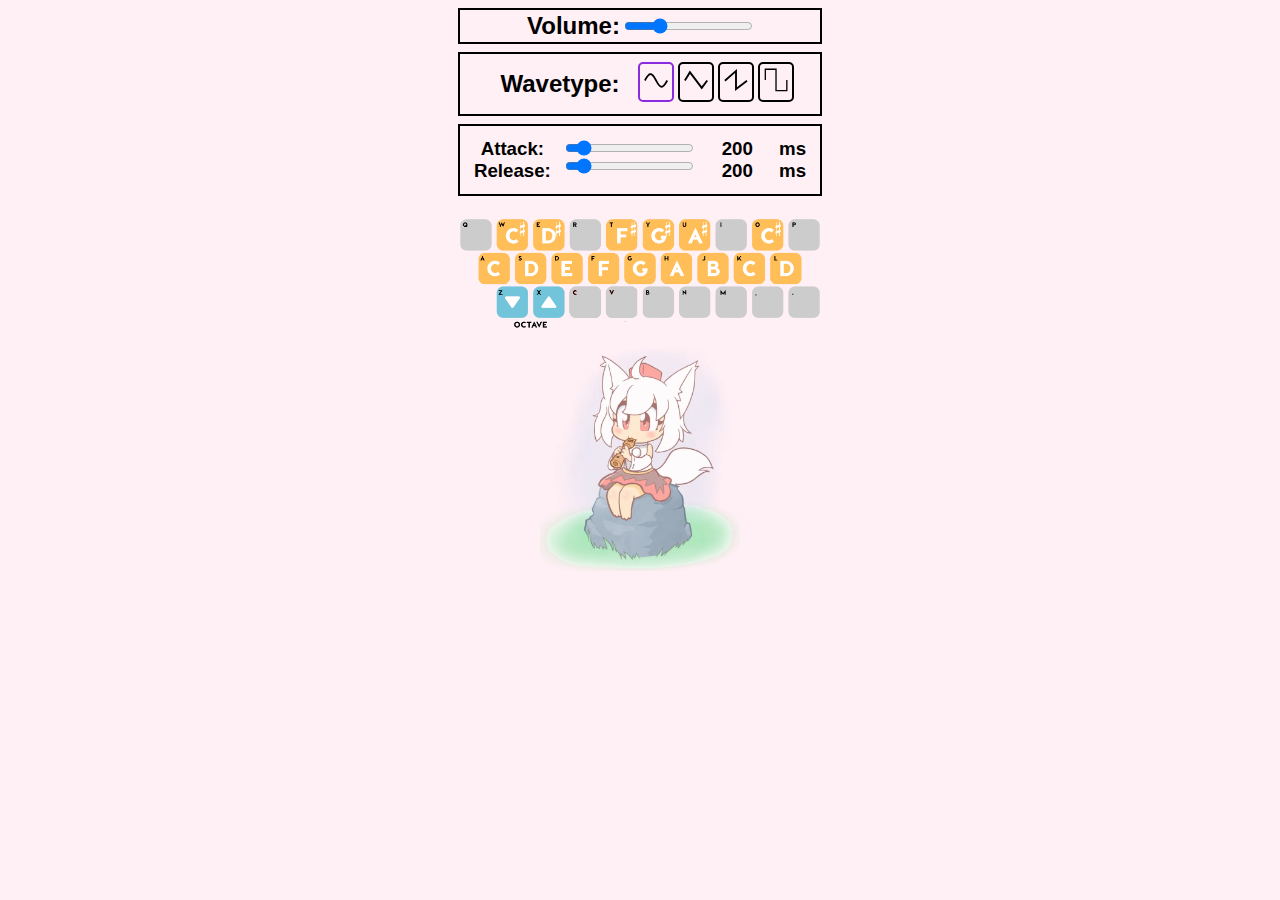
==== index.html @ ad3c3d2d "Updates" ====
<!doctype html><html lang="en"><head><meta charset="utf-8"/><link rel="icon" href="/favicon.ico"/><meta name="viewport" content="width=device-width,initial-scale=1"/><meta name="theme-color" content="#000000"/><meta name="description" content="Web site created using create-react-app"/><link rel="apple-touch-icon" href="/logo192.png"/><link rel="manifest" href="/manifest.json"/><title>Rustle</title><script defer="defer" src="/static/js/main.01d44615.js"></script><link href="/static/css/main.65cc63ec.css" rel="stylesheet"></head><body><noscript>You need to enable JavaScript to run this app.</noscript><div id="root"></div></body></html>
---- static/css/main.65cc63ec.css ----
html{background-color:#fff0f5}body{-webkit-font-smoothing:antialiased;-moz-osx-font-smoothing:grayscale;font-family:-apple-system,BlinkMacSystemFont,Segoe UI,Roboto,Oxygen,Ubuntu,Cantarell,Fira Sans,Droid Sans,Helvetica Neue,sans-serif;margin:0}code{font-family:source-code-pro,Menlo,Monaco,Consolas,Courier New,monospace}.App{text-align:center}.App-logo{height:40vmin;pointer-events:none}@media (prefers-reduced-motion:no-preference){.App-logo{-webkit-animation:App-logo-spin 20s linear infinite;animation:App-logo-spin 20s linear infinite}}.App-header{align-items:center;background-color:#282c34;color:#fff;display:flex;flex-direction:column;font-size:calc(10px + 2vmin);justify-content:center;min-height:100vh}.App-link{color:#61dafb}@-webkit-keyframes App-logo-spin{0%{-webkit-transform:rotate(0deg);transform:rotate(0deg)}to{-webkit-transform:rotate(1turn);transform:rotate(1turn)}}@keyframes App-logo-spin{0%{-webkit-transform:rotate(0deg);transform:rotate(0deg)}to{-webkit-transform:rotate(1turn);transform:rotate(1turn)}}@media (orientation:portrait){.hide-on-mobile{display:none}}.wavepicker{align-items:baseline;border:2px solid #000;width:360px}.wave-container,.wavepicker{display:flex;justify-content:center}.wavebox{border:2px solid #000;border-radius:5px;margin:2px;padding:4px}.wavebox-selected{border:2px solid #8a2be2}.wave{height:24px;width:24px}.volume-container{align-items:baseline;border:2px solid #000;display:flex;justify-content:center;width:360px}.volume-input,.volume-title{margin:2px}.adsr-controls{border:2px solid #000;width:360px}.adsr-header{margin:0}.adsr-slider{display:block}.adsr-param{margin:0;width:60px}.keymap{width:380px}.footer{display:flex;justify-content:center;margin:8px;position:relative}#momiji{opacity:.8;width:200px}#notes-container,.momiji-container{display:flex;justify-content:center;position:absolute;width:360px}#notes-container{min-height:200px}.notes{bottom:40%;height:10%;left:25%;min-height:130px;width:50px;z-index:-1}.note,.notes{position:absolute}.note{-webkit-animation:floating-note 3s cubic-bezier(.5,.5,.5,.5);animation:floating-note 3s cubic-bezier(.5,.5,.5,.5);background-color:#6a5acd;height:20%;-webkit-mask-image:url("data:image/svg+xml;charset=utf-8,%3Csvg xmlns='http://www.w3.org/2000/svg' viewBox='0 0 366.313 366.313' style='enable-background:new 0 0 366.313 366.313' xml:space='preserve'%3E%3Cpath d='M113.156 61.11v188.63a59.882 59.882 0 0 0-20-3.428c-33.137 0-60 26.863-60 60s26.863 60 60 60 60-26.863 60-60v-174.8l140-40V199.74a59.882 59.882 0 0 0-20-3.428c-33.137 0-60 26.863-60 60s26.863 60 60 60 60-26.863 60-60V0l-220 61.11z'/%3E%3C/svg%3E");mask-image:url("data:image/svg+xml;charset=utf-8,%3Csvg xmlns='http://www.w3.org/2000/svg' viewBox='0 0 366.313 366.313' style='enable-background:new 0 0 366.313 366.313' xml:space='preserve'%3E%3Cpath d='M113.156 61.11v188.63a59.882 59.882 0 0 0-20-3.428c-33.137 0-60 26.863-60 60s26.863 60 60 60 60-26.863 60-60v-174.8l140-40V199.74a59.882 59.882 0 0 0-20-3.428c-33.137 0-60 26.863-60 60s26.863 60 60 60 60-26.863 60-60V0l-220 61.11z'/%3E%3C/svg%3E");-webkit-mask-position:bottom;mask-position:bottom;-webkit-mask-repeat:no-repeat;mask-repeat:no-repeat;min-height:25px;min-width:25px;opacity:0;width:20%}@-webkit-keyframes floating-note{0%{bottom:0;opacity:0;right:0}10%{bottom:20%;opacity:1;right:70%}20%{bottom:40%;right:10%}30%{bottom:60%;right:50%}40%{bottom:80%;opacity:1;right:5%}48%{bottom:100%;opacity:0;right:60%}to{bottom:100%;opacity:0;right:90%}}@keyframes floating-note{0%{bottom:0;opacity:0;right:0}10%{bottom:20%;opacity:1;right:70%}20%{bottom:40%;right:10%}30%{bottom:60%;right:50%}40%{bottom:80%;opacity:1;right:5%}48%{bottom:100%;opacity:0;right:60%}to{bottom:100%;opacity:0;right:90%}}
/*# sourceMappingURL=main.65cc63ec.css.map*/
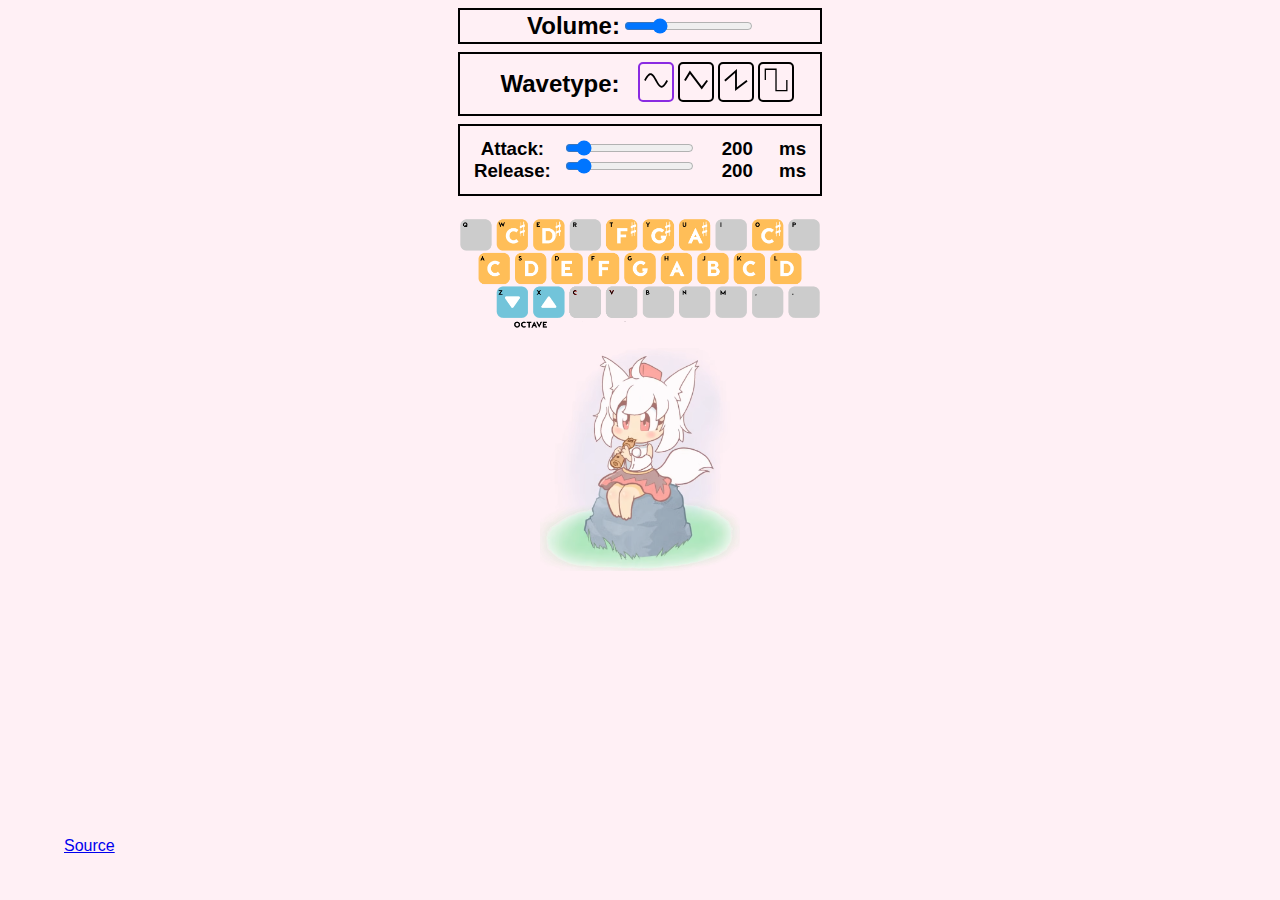
==== commit 768934cd: "Updates" ====
--- a/index.html
+++ b/index.html
@@ -1 +1 @@
-<!doctype html><html lang="en"><head><meta charset="utf-8"/><link rel="icon" href="/favicon.ico"/><meta name="viewport" content="width=device-width,initial-scale=1"/><meta name="theme-color" content="#000000"/><meta name="description" content="Web site created using create-react-app"/><link rel="apple-touch-icon" href="/logo192.png"/><link rel="manifest" href="/manifest.json"/><title>Rustle</title><script defer="defer" src="/static/js/main.01d44615.js"></script><link href="/static/css/main.65cc63ec.css" rel="stylesheet"></head><body><noscript>You need to enable JavaScript to run this app.</noscript><div id="root"></div></body></html>+<!doctype html><html lang="en"><head><meta charset="utf-8"/><link rel="icon" href="/favicon.ico"/><meta name="viewport" content="width=device-width,initial-scale=1"/><meta name="theme-color" content="#000000"/><meta name="description" content="Web site created using create-react-app"/><link rel="apple-touch-icon" href="/logo192.png"/><link rel="manifest" href="/manifest.json"/><title>Rustle</title><script defer="defer" src="/static/js/main.8ff0f5bc.js"></script><link href="/static/css/main.65cc63ec.css" rel="stylesheet"></head><body><noscript>You need to enable JavaScript to run this app.</noscript><div id="root"></div></body></html>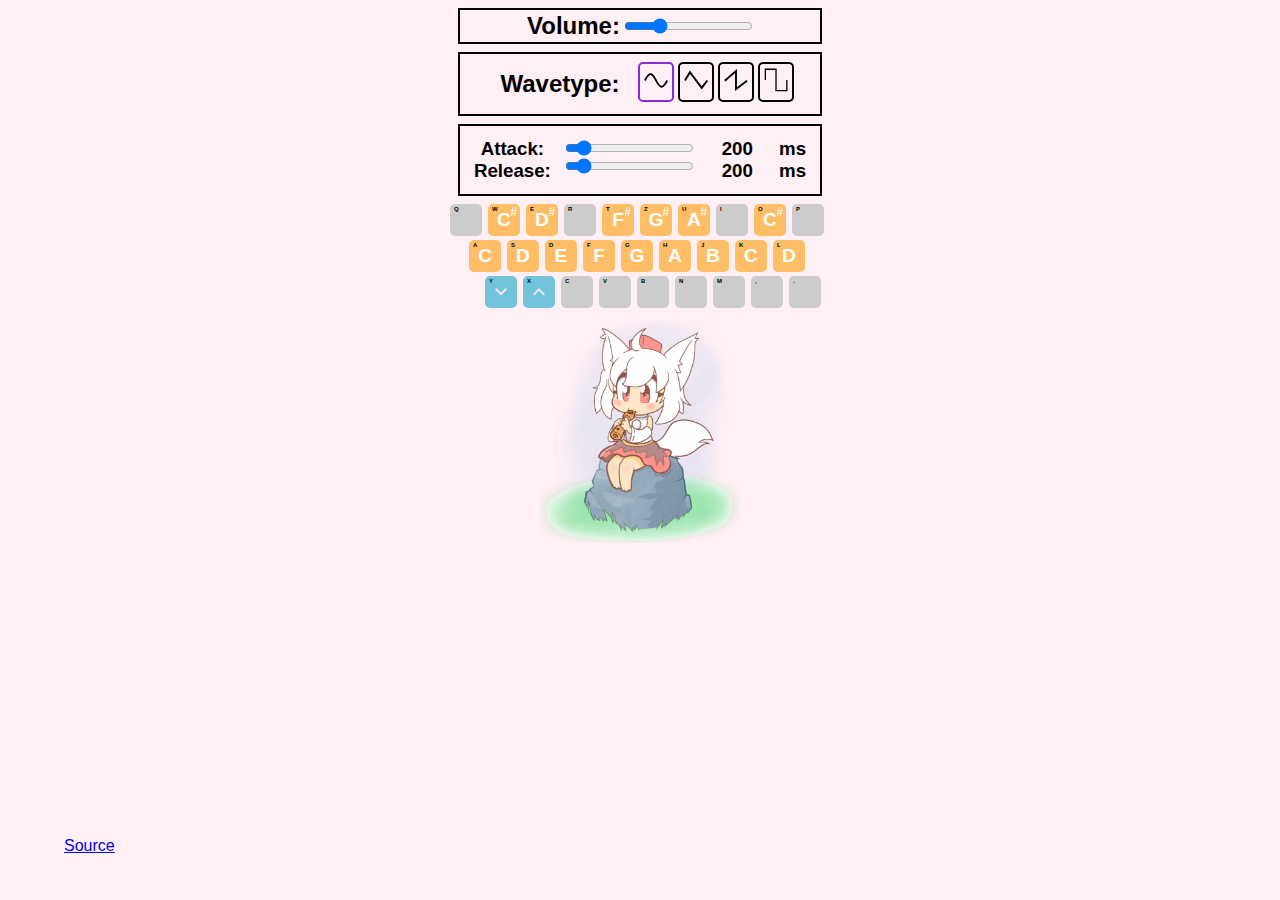
==== commit acf50e3c: "Updates" ====
--- a/index.html
+++ b/index.html
@@ -1 +1 @@
-<!doctype html><html lang="en"><head><meta charset="utf-8"/><link rel="icon" href="/favicon.ico"/><meta name="viewport" content="width=device-width,initial-scale=1"/><meta name="theme-color" content="#000000"/><meta name="description" content="Web site created using create-react-app"/><link rel="apple-touch-icon" href="/logo192.png"/><link rel="manifest" href="/manifest.json"/><title>Rustle</title><script defer="defer" src="/static/js/main.8ff0f5bc.js"></script><link href="/static/css/main.65cc63ec.css" rel="stylesheet"></head><body><noscript>You need to enable JavaScript to run this app.</noscript><div id="root"></div></body></html>+<!doctype html><html lang="en"><head><meta charset="utf-8"/><link rel="icon" href="/favicon.ico"/><meta name="viewport" content="width=device-width,initial-scale=1"/><meta name="theme-color" content="#000000"/><meta name="description" content="Web site created using create-react-app"/><link rel="apple-touch-icon" href="/logo192.png"/><link rel="manifest" href="/manifest.json"/><title>React App</title><script defer="defer" src="/static/js/main.a07a015b.js"></script><link href="/static/css/main.d2f29c70.css" rel="stylesheet"></head><body><noscript>You need to enable JavaScript to run this app.</noscript><div id="root"></div></body></html>--- a/static/css/main.d2f29c70.css
+++ b/static/css/main.d2f29c70.css
@@ -0,0 +1,2 @@
+html{background-color:#fff0f5}body{-webkit-font-smoothing:antialiased;-moz-osx-font-smoothing:grayscale;font-family:-apple-system,BlinkMacSystemFont,Segoe UI,Roboto,Oxygen,Ubuntu,Cantarell,Fira Sans,Droid Sans,Helvetica Neue,sans-serif;margin:0}code{font-family:source-code-pro,Menlo,Monaco,Consolas,Courier New,monospace}.App{text-align:center}.App-logo{height:40vmin;pointer-events:none}@media (prefers-reduced-motion:no-preference){.App-logo{animation:App-logo-spin 20s linear infinite}}.App-header{align-items:center;background-color:#282c34;color:#fff;display:flex;flex-direction:column;font-size:calc(10px + 2vmin);justify-content:center;min-height:100vh}.App-link{color:#61dafb}@keyframes App-logo-spin{0%{transform:rotate(0deg)}to{transform:rotate(1turn)}}@media (orientation:portrait){.hide-on-mobile{display:none}}.mykey-row{display:flex;margin-bottom:4px}.mykey-container{background-color:#ffbe65}.mykey-container,.mykey-container-unset{border-radius:5px;height:32px;margin-right:6px;position:relative;-webkit-user-select:none;user-select:none;width:32px}.mykey-container-unset{background-color:#ccc}.mykey-container-octave{background-color:#72c4da;border-radius:5px;height:32px;margin-right:6px;position:relative;-webkit-user-select:none;user-select:none;width:32px}.mykey-arrow,.mykey-note{align-items:center;color:#fff;display:flex;font-size:larger;font-weight:bolder;height:inherit;justify-content:center;width:inherit}.mykey-upper{font-size:6px;font-weight:700;left:4px;position:absolute;top:2px}.mykey-sharp{color:#fff;font-size:12px;font-style:italic;position:absolute;right:3px;top:1px}.wavepicker{align-items:baseline;border:2px solid #000;width:360px}.wave-container,.wavepicker{display:flex;justify-content:center}.wavebox{border:2px solid #000;border-radius:5px;margin:2px;padding:4px}.wavebox-selected{border:2px solid #8a2be2}.wave{height:24px;width:24px}.volume-container{align-items:baseline;border:2px solid #000;display:flex;justify-content:center;width:360px}.volume-input,.volume-title{margin:2px}.adsr-controls{border:2px solid #000;width:360px}.adsr-header{margin:0}.adsr-slider{display:block}.adsr-param{margin:0;width:60px}.keymap{width:380px}.footer{display:flex;justify-content:center;margin:8px;position:relative}#momiji{opacity:1;width:200px}#notes-container,.momiji-container{display:flex;justify-content:center;position:absolute;width:360px}#notes-container{min-height:200px}.notes{bottom:40%;height:10%;left:25%;min-height:130px;width:50px;z-index:-1}.note,.notes{position:absolute}.note{animation:floating-note 3s cubic-bezier(.5,.5,.5,.5);background-color:#6a5acd;height:20%;-webkit-mask-image:url("data:image/svg+xml;charset=utf-8,%3Csvg xmlns='http://www.w3.org/2000/svg' viewBox='0 0 366.313 366.313' style='enable-background:new 0 0 366.313 366.313' xml:space='preserve'%3E%3Cpath d='M113.156 61.11v188.63a59.882 59.882 0 0 0-20-3.428c-33.137 0-60 26.863-60 60s26.863 60 60 60 60-26.863 60-60v-174.8l140-40V199.74a59.882 59.882 0 0 0-20-3.428c-33.137 0-60 26.863-60 60s26.863 60 60 60 60-26.863 60-60V0l-220 61.11z'/%3E%3C/svg%3E");mask-image:url("data:image/svg+xml;charset=utf-8,%3Csvg xmlns='http://www.w3.org/2000/svg' viewBox='0 0 366.313 366.313' style='enable-background:new 0 0 366.313 366.313' xml:space='preserve'%3E%3Cpath d='M113.156 61.11v188.63a59.882 59.882 0 0 0-20-3.428c-33.137 0-60 26.863-60 60s26.863 60 60 60 60-26.863 60-60v-174.8l140-40V199.74a59.882 59.882 0 0 0-20-3.428c-33.137 0-60 26.863-60 60s26.863 60 60 60 60-26.863 60-60V0l-220 61.11z'/%3E%3C/svg%3E");-webkit-mask-position:bottom;mask-position:bottom;-webkit-mask-repeat:no-repeat;mask-repeat:no-repeat;min-height:25px;min-width:25px;opacity:0;width:20%}@keyframes floating-note{0%{bottom:0;opacity:0;right:0}10%{bottom:20%;opacity:1;right:70%}20%{bottom:40%;right:10%}30%{bottom:60%;right:50%}40%{bottom:80%;opacity:1;right:5%}48%{bottom:100%;opacity:0;right:60%}to{bottom:100%;opacity:0;right:90%}}
+/*# sourceMappingURL=main.d2f29c70.css.map*/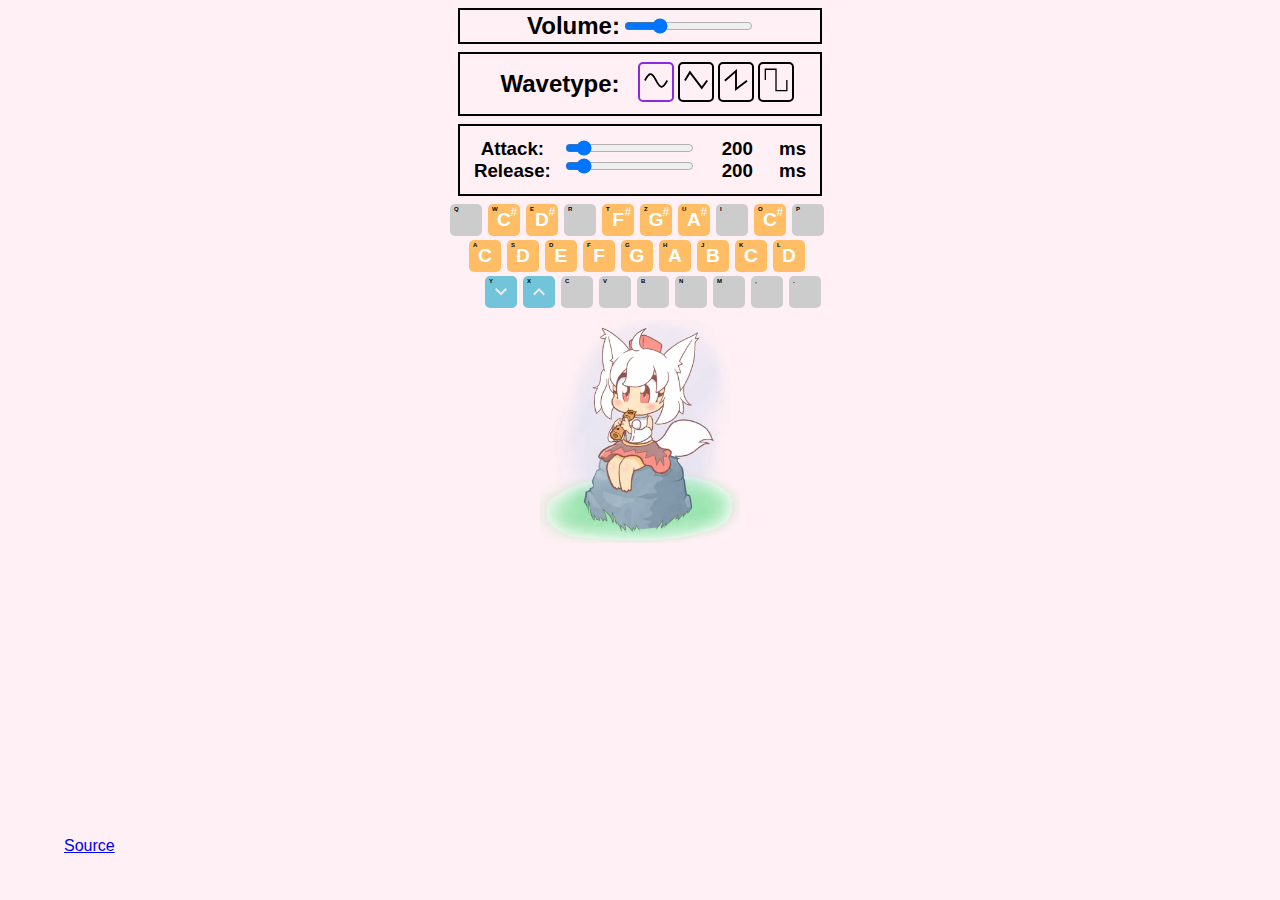
==== commit c7d04b49: "Updates" ====
--- a/index.html
+++ b/index.html
@@ -1 +1 @@
-<!doctype html><html lang="en"><head><meta charset="utf-8"/><link rel="icon" href="/favicon.ico"/><meta name="viewport" content="width=device-width,initial-scale=1"/><meta name="theme-color" content="#000000"/><meta name="description" content="Web site created using create-react-app"/><link rel="apple-touch-icon" href="/logo192.png"/><link rel="manifest" href="/manifest.json"/><title>React App</title><script defer="defer" src="/static/js/main.a07a015b.js"></script><link href="/static/css/main.d2f29c70.css" rel="stylesheet"></head><body><noscript>You need to enable JavaScript to run this app.</noscript><div id="root"></div></body></html>+<!doctype html><html lang="en"><head><meta charset="utf-8"/><link rel="icon" href="/favicon.ico"/><meta name="viewport" content="width=device-width,initial-scale=1"/><meta name="theme-color" content="#000000"/><meta name="description" content="Web site created using create-react-app"/><link rel="apple-touch-icon" href="/logo192.png"/><link rel="manifest" href="/manifest.json"/><title>React App</title><script defer="defer" src="/static/js/main.a9e35987.js"></script><link href="/static/css/main.a6389e49.css" rel="stylesheet"></head><body><noscript>You need to enable JavaScript to run this app.</noscript><div id="root"></div></body></html>--- a/static/css/main.a6389e49.css
+++ b/static/css/main.a6389e49.css
@@ -0,0 +1,2 @@
+html{background-color:#fff0f5}body{-webkit-font-smoothing:antialiased;-moz-osx-font-smoothing:grayscale;font-family:-apple-system,BlinkMacSystemFont,Segoe UI,Roboto,Oxygen,Ubuntu,Cantarell,Fira Sans,Droid Sans,Helvetica Neue,sans-serif;margin:0}code{font-family:source-code-pro,Menlo,Monaco,Consolas,Courier New,monospace}.App{text-align:center}.App-logo{height:40vmin;pointer-events:none}@media (prefers-reduced-motion:no-preference){.App-logo{animation:App-logo-spin 20s linear infinite}}.App-header{align-items:center;background-color:#282c34;color:#fff;display:flex;flex-direction:column;font-size:calc(10px + 2vmin);justify-content:center;min-height:100vh}.App-link{color:#61dafb}@keyframes App-logo-spin{0%{transform:rotate(0deg)}to{transform:rotate(1turn)}}@media (orientation:portrait){.hide-on-mobile{display:none}}.mykey-row{display:flex;margin-bottom:4px}.mykey-container,.mykey-container-unset{border-radius:5px;height:32px;margin-right:6px;position:relative;-webkit-user-select:none;user-select:none;width:32px}.mykey-container-unset{background-color:#ccc}.mykey-container-octave{background-color:#72c4da;border-radius:5px;height:32px;margin-right:6px;position:relative;-webkit-user-select:none;user-select:none;width:32px}.mykey-arrow,.mykey-note{align-items:center;display:flex;font-size:larger;font-weight:bolder;height:inherit;justify-content:center;width:inherit}.mykey-arrow{color:#fff}.mykey-upper{font-size:6px;font-weight:700;left:4px;position:absolute;top:2px}.mykey-sharp{color:#fff;font-size:12px;font-style:italic;position:absolute;right:3px;top:1px}.wavepicker{align-items:baseline;border:2px solid #000;width:360px}.wave-container,.wavepicker{display:flex;justify-content:center}.wavebox{border:2px solid #000;border-radius:5px;margin:2px;padding:4px}.wavebox-selected{border:2px solid #8a2be2}.wave{height:24px;width:24px}.volume-container{align-items:baseline;border:2px solid #000;display:flex;justify-content:center;width:360px}.volume-input,.volume-title{margin:2px}.adsr-controls{border:2px solid #000;width:360px}.adsr-header{margin:0}.adsr-slider{display:block}.adsr-param{margin:0;width:60px}.keymap{width:380px}.footer{display:flex;justify-content:center;margin:8px;position:relative}#momiji{opacity:1;width:200px}#notes-container,.momiji-container{display:flex;justify-content:center;position:absolute;width:360px}#notes-container{min-height:200px}.notes{bottom:40%;height:10%;left:25%;min-height:130px;width:50px;z-index:-1}.note,.notes{position:absolute}.note{animation:floating-note 3s cubic-bezier(.5,.5,.5,.5);background-color:#6a5acd;height:20%;-webkit-mask-image:url("data:image/svg+xml;charset=utf-8,%3Csvg xmlns='http://www.w3.org/2000/svg' viewBox='0 0 366.313 366.313' style='enable-background:new 0 0 366.313 366.313' xml:space='preserve'%3E%3Cpath d='M113.156 61.11v188.63a59.882 59.882 0 0 0-20-3.428c-33.137 0-60 26.863-60 60s26.863 60 60 60 60-26.863 60-60v-174.8l140-40V199.74a59.882 59.882 0 0 0-20-3.428c-33.137 0-60 26.863-60 60s26.863 60 60 60 60-26.863 60-60V0l-220 61.11z'/%3E%3C/svg%3E");mask-image:url("data:image/svg+xml;charset=utf-8,%3Csvg xmlns='http://www.w3.org/2000/svg' viewBox='0 0 366.313 366.313' style='enable-background:new 0 0 366.313 366.313' xml:space='preserve'%3E%3Cpath d='M113.156 61.11v188.63a59.882 59.882 0 0 0-20-3.428c-33.137 0-60 26.863-60 60s26.863 60 60 60 60-26.863 60-60v-174.8l140-40V199.74a59.882 59.882 0 0 0-20-3.428c-33.137 0-60 26.863-60 60s26.863 60 60 60 60-26.863 60-60V0l-220 61.11z'/%3E%3C/svg%3E");-webkit-mask-position:bottom;mask-position:bottom;-webkit-mask-repeat:no-repeat;mask-repeat:no-repeat;min-height:25px;min-width:25px;opacity:0;width:20%}@keyframes floating-note{0%{bottom:0;opacity:0;right:0}10%{bottom:20%;opacity:1;right:70%}20%{bottom:40%;right:10%}30%{bottom:60%;right:50%}40%{bottom:80%;opacity:1;right:5%}48%{bottom:100%;opacity:0;right:60%}to{bottom:100%;opacity:0;right:90%}}
+/*# sourceMappingURL=main.a6389e49.css.map*/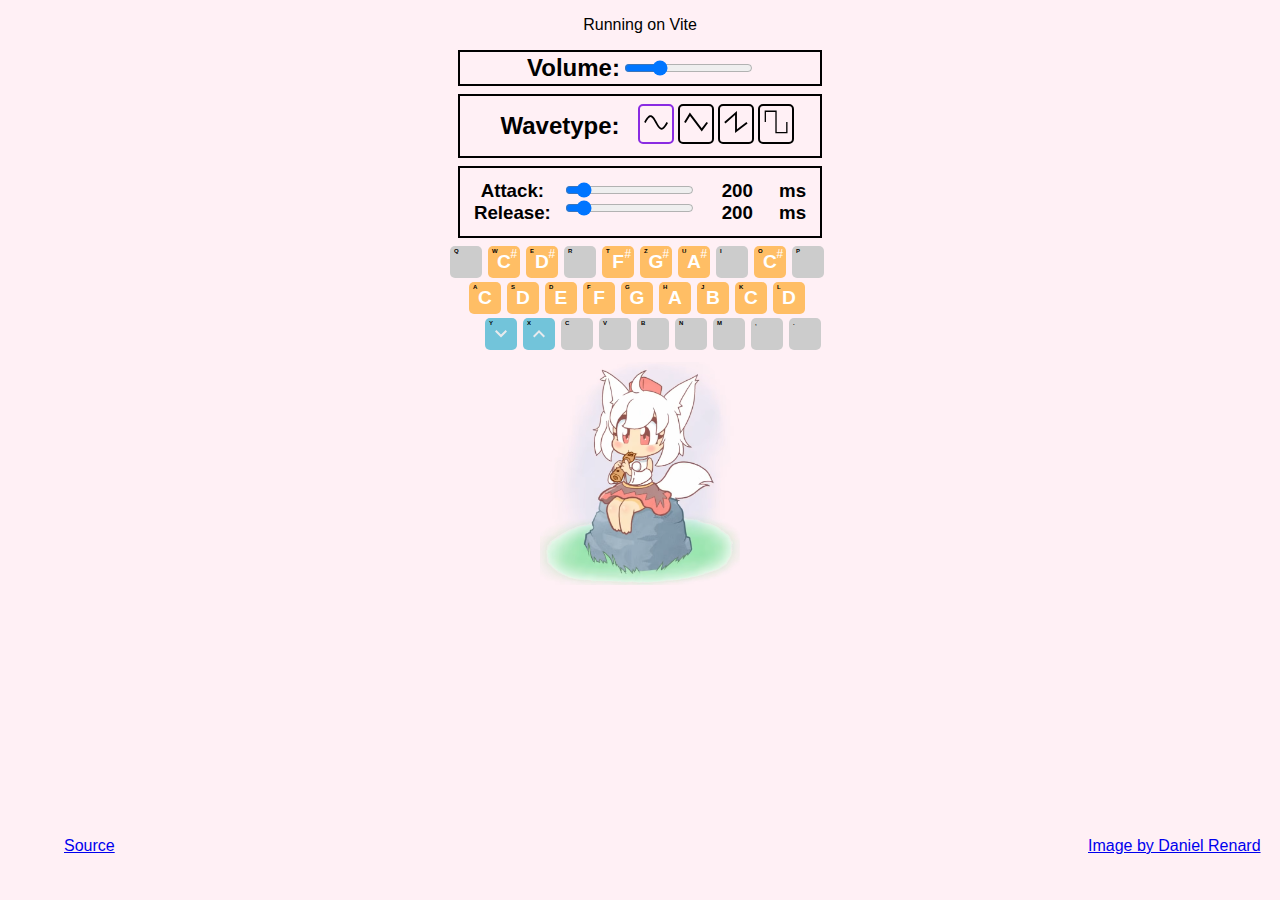
==== commit e8786a22: "Updates" ====
--- a/index.html
+++ b/index.html
@@ -1 +1,14 @@
-<!doctype html><html lang="en"><head><meta charset="utf-8"/><link rel="icon" href="/favicon.ico"/><meta name="viewport" content="width=device-width,initial-scale=1"/><meta name="theme-color" content="#000000"/><meta name="description" content="Web site created using create-react-app"/><link rel="apple-touch-icon" href="/logo192.png"/><link rel="manifest" href="/manifest.json"/><title>React App</title><script defer="defer" src="/static/js/main.a9e35987.js"></script><link href="/static/css/main.a6389e49.css" rel="stylesheet"></head><body><noscript>You need to enable JavaScript to run this app.</noscript><div id="root"></div></body></html>+<!doctype html>
+<html lang="en">
+  <head>
+    <meta charset="UTF-8" />
+    <link rel="icon" type="image/svg+xml" href="/vite.svg" />
+    <meta name="viewport" content="width=device-width, initial-scale=1.0" />
+    <title>Vite + React + TS</title>
+    <script type="module" crossorigin src="/assets/index-S00gTqEq.js"></script>
+    <link rel="stylesheet" crossorigin href="/assets/index-BHgGjqFk.css">
+  </head>
+  <body>
+    <div id="root"></div>
+  </body>
+</html>
--- a/assets/index-BHgGjqFk.css
+++ b/assets/index-BHgGjqFk.css
@@ -0,0 +1 @@
+html{background-color:#fff0f5}body{margin:0;font-family:-apple-system,BlinkMacSystemFont,Segoe UI,Roboto,Oxygen,Ubuntu,Cantarell,Fira Sans,Droid Sans,Helvetica Neue,sans-serif;-webkit-font-smoothing:antialiased;-moz-osx-font-smoothing:grayscale}code{font-family:source-code-pro,Menlo,Monaco,Consolas,Courier New,monospace}.App{text-align:center}.App-logo{height:40vmin;pointer-events:none}@media (prefers-reduced-motion: no-preference){.App-logo{animation:App-logo-spin infinite 20s linear}}.App-header{background-color:#282c34;min-height:100vh;display:flex;flex-direction:column;align-items:center;justify-content:center;font-size:calc(10px + 2vmin);color:#fff}.App-link{color:#61dafb}@keyframes App-logo-spin{0%{transform:rotate(0)}to{transform:rotate(360deg)}}@media (orientation: portrait){.hide-on-mobile{display:none}}.mykey-row{display:flex;margin-bottom:4px}.mykey-container{position:relative;border-radius:5px;width:32px;height:32px;margin-right:6px;-webkit-user-select:none;user-select:none}.mykey-container-unset{position:relative;border-radius:5px;width:32px;height:32px;margin-right:6px;background-color:#ccc;-webkit-user-select:none;user-select:none}.mykey-container-octave{position:relative;border-radius:5px;width:32px;height:32px;margin-right:6px;background-color:#72c4da;-webkit-user-select:none;user-select:none}.mykey-note{display:flex;width:inherit;height:inherit;justify-content:center;align-items:center;font-size:larger;font-weight:bolder}.mykey-arrow{display:flex;width:inherit;height:inherit;justify-content:center;align-items:center;color:#fff;font-size:larger;font-weight:bolder}.mykey-upper{position:absolute;font-size:6px;top:2px;left:4px;font-weight:700}.mykey-sharp{position:absolute;font-size:12px;top:1px;right:3px;color:#fff;font-style:italic}.wavepicker{display:flex;justify-content:center;border:2px solid black;align-items:baseline;width:360px}.wave-container{display:flex;justify-content:center}.wavebox{border:2px solid black;border-radius:5px;padding:4px;margin:2px}.wavebox-selected{border:2px solid blueviolet}.wave{width:24px;height:24px}.volume-container{display:flex;justify-content:center;border:2px solid black;align-items:baseline;width:360px}.volume-title,.volume-input{margin:2px}.adsr-controls{width:360px;border:2px solid black}.adsr-header{margin:0}.adsr-slider{display:block}.adsr-param{margin:0;width:60px}.keymap{width:380px}.footer{position:relative;display:flex;justify-content:center;margin:8px}#momiji{width:200px;opacity:1}.momiji-container{display:flex;justify-content:center;position:absolute;width:360px}#notes-container{display:flex;justify-content:center;position:absolute;width:360px;min-height:200px}.notes{width:50px;height:10%;min-height:130px;position:absolute;z-index:-1;left:25%;bottom:40%}.note{position:absolute;height:20%;min-height:25px;width:20%;min-width:25px;background-color:#6a5acd;opacity:0;animation:floating-note 3s cubic-bezier(.5,.5,.5,.5);-webkit-mask-repeat:no-repeat;mask-repeat:no-repeat;-webkit-mask-position:bottom;mask-position:bottom;-webkit-mask-image:url("data:image/svg+xml,%3Csvg version='1.1' id='Capa_1' xmlns='http://www.w3.org/2000/svg' xmlns:xlink='http://www.w3.org/1999/xlink' x='0px' y='0px' viewBox='0 0 366.313 366.313' style='enable-background:new 0 0 366.313 366.313;' xml:space='preserve'%3E%3Cpath id='XMLID_526_' d='M113.156,61.11v188.63c-6.257-2.212-12.985-3.428-20-3.428c-33.137,0-60,26.863-60,60s26.863,60,60,60 s60-26.863,60-60v-174.8l140-40V199.74c-6.257-2.212-12.985-3.428-20-3.428c-33.137,0-60,26.863-60,60s26.863,60,60,60 s60-26.863,60-60V0L113.156,61.11z'/%3E%3C/svg%3E%0A");mask-image:url("data:image/svg+xml,%3Csvg version='1.1' id='Capa_1' xmlns='http://www.w3.org/2000/svg' xmlns:xlink='http://www.w3.org/1999/xlink' x='0px' y='0px' viewBox='0 0 366.313 366.313' style='enable-background:new 0 0 366.313 366.313;' xml:space='preserve'%3E%3Cpath id='XMLID_526_' d='M113.156,61.11v188.63c-6.257-2.212-12.985-3.428-20-3.428c-33.137,0-60,26.863-60,60s26.863,60,60,60 s60-26.863,60-60v-174.8l140-40V199.74c-6.257-2.212-12.985-3.428-20-3.428c-33.137,0-60,26.863-60,60s26.863,60,60,60 s60-26.863,60-60V0L113.156,61.11z'/%3E%3C/svg%3E%0A")}@keyframes floating-note{0%{opacity:0;bottom:0%;right:0%}10%{opacity:1;bottom:20%;right:70%}20%{bottom:40%;right:10%}30%{bottom:60%;right:50%}40%{opacity:1;bottom:80%;right:5%}48%{opacity:0;bottom:100%;right:60%}to{opacity:0;bottom:100%;right:90%}};{}
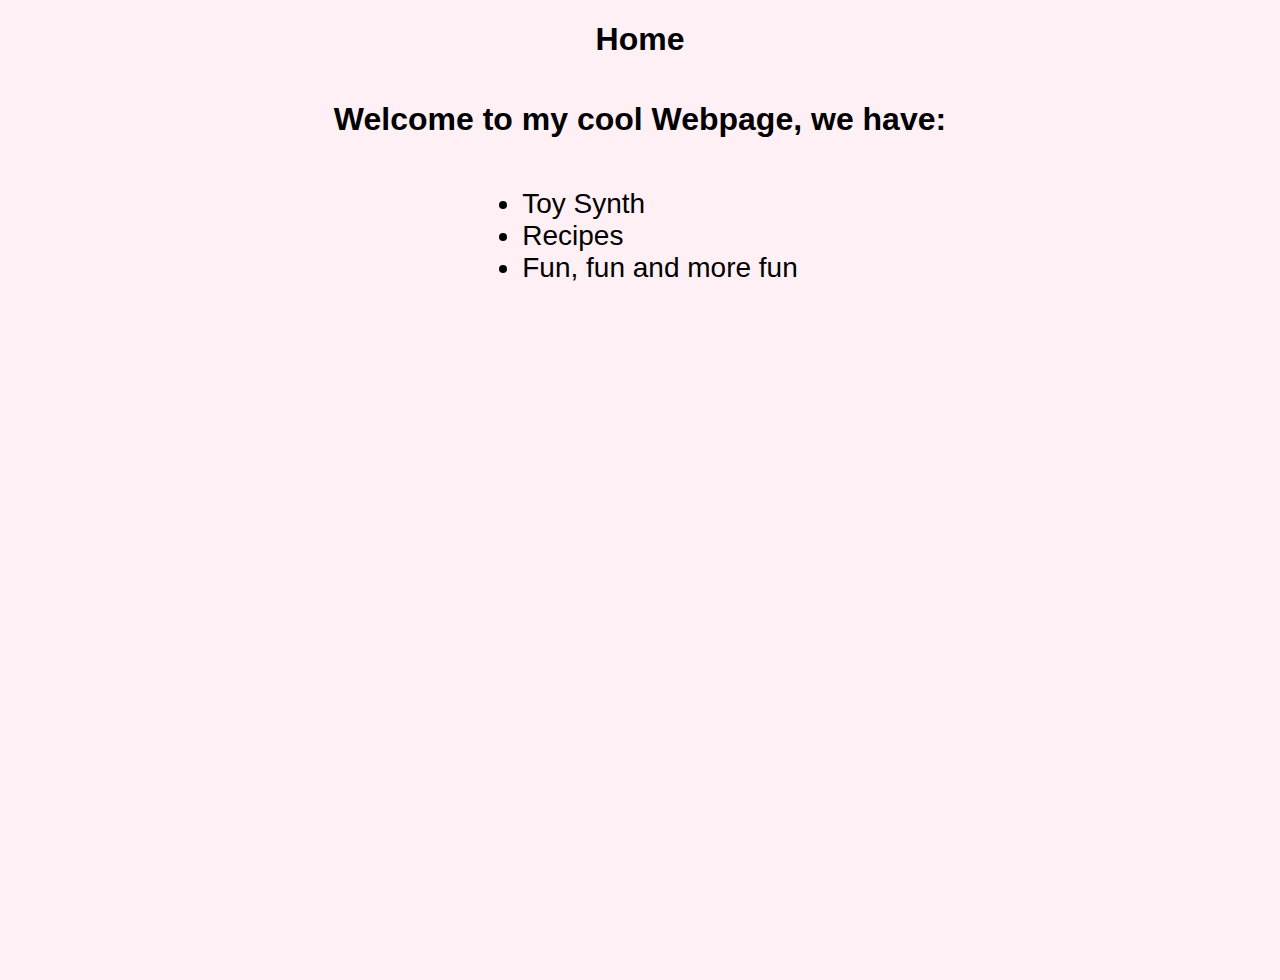
==== commit d4af6479: "Updates" ====
--- a/index.html
+++ b/index.html
@@ -5,8 +5,8 @@
     <link rel="icon" type="image/svg+xml" href="/vite.svg" />
     <meta name="viewport" content="width=device-width, initial-scale=1.0" />
     <title>Vite + React + TS</title>
-    <script type="module" crossorigin src="/assets/index-S00gTqEq.js"></script>
-    <link rel="stylesheet" crossorigin href="/assets/index-BHgGjqFk.css">
+    <script type="module" crossorigin src="/assets/index-CM_6d3TP.js"></script>
+    <link rel="stylesheet" crossorigin href="/assets/index-E4DbsnT4.css">
   </head>
   <body>
     <div id="root"></div>
--- a/assets/index-E4DbsnT4.css
+++ b/assets/index-E4DbsnT4.css
@@ -0,0 +1 @@
+html{background-color:#fff0f5}body{margin:0;font-family:-apple-system,BlinkMacSystemFont,Segoe UI,Roboto,Oxygen,Ubuntu,Cantarell,Fira Sans,Droid Sans,Helvetica Neue,sans-serif;-webkit-font-smoothing:antialiased;-moz-osx-font-smoothing:grayscale}code{font-family:source-code-pro,Menlo,Monaco,Consolas,Courier New,monospace}.App{text-align:center}.App-logo{height:40vmin;pointer-events:none}@media (prefers-reduced-motion: no-preference){.App-logo{animation:App-logo-spin infinite 20s linear}}.App-header{background-color:#282c34;min-height:100vh;display:flex;flex-direction:column;align-items:center;justify-content:center;font-size:calc(10px + 2vmin);color:#fff}.App-link{color:#61dafb}@keyframes App-logo-spin{0%{transform:rotate(0)}to{transform:rotate(360deg)}}@media (orientation: portrait){.hide-on-mobile{display:none}}.mykey-row{display:flex;margin-bottom:4px}.mykey-container{position:relative;border-radius:5px;width:32px;height:32px;margin-right:6px;-webkit-user-select:none;user-select:none}.mykey-container-unset{position:relative;border-radius:5px;width:32px;height:32px;margin-right:6px;background-color:#ccc;-webkit-user-select:none;user-select:none}.mykey-container-octave{position:relative;border-radius:5px;width:32px;height:32px;margin-right:6px;background-color:#72c4da;-webkit-user-select:none;user-select:none}.mykey-note{display:flex;width:inherit;height:inherit;justify-content:center;align-items:center;font-size:larger;font-weight:bolder}.mykey-arrow{display:flex;width:inherit;height:inherit;justify-content:center;align-items:center;color:#fff;font-size:larger;font-weight:bolder}.mykey-upper{position:absolute;font-size:6px;top:2px;left:4px;font-weight:700}.mykey-sharp{position:absolute;font-size:12px;top:1px;right:3px;color:#fff;font-style:italic}.wavepicker{display:flex;justify-content:center;border:2px solid black;align-items:baseline;width:360px}.wave-container{display:flex;justify-content:center}.wavebox{border:2px solid black;border-radius:5px;padding:4px;margin:2px}.wavebox-selected{border:2px solid blueviolet}.wave{width:24px;height:24px}.volume-container{display:flex;justify-content:center;border:2px solid black;align-items:baseline;width:360px}.volume-title,.volume-input{margin:2px}.adsr-controls{width:360px;border:2px solid black}.adsr-header{margin:0}.adsr-slider{display:block}.adsr-param{margin:0;width:60px}.keymap{width:380px}.footer{position:relative;display:flex;justify-content:center;margin:8px}#momiji{width:200px;opacity:1}.momiji-container{display:flex;justify-content:center;position:absolute;width:360px}#notes-container{display:flex;justify-content:center;position:absolute;width:360px;min-height:200px}.notes{width:50px;height:10%;min-height:130px;position:absolute;margin-right:124px;z-index:-1}.note{position:absolute;height:20%;min-height:25px;width:20%;min-width:25px;background-color:#6a5acd;opacity:0;animation:floating-note 3s cubic-bezier(.5,.5,.5,.5);-webkit-mask-repeat:no-repeat;mask-repeat:no-repeat;-webkit-mask-position:bottom;mask-position:bottom;-webkit-mask-image:url("data:image/svg+xml,%3Csvg version='1.1' id='Capa_1' xmlns='http://www.w3.org/2000/svg' xmlns:xlink='http://www.w3.org/1999/xlink' x='0px' y='0px' viewBox='0 0 366.313 366.313' style='enable-background:new 0 0 366.313 366.313;' xml:space='preserve'%3E%3Cpath id='XMLID_526_' d='M113.156,61.11v188.63c-6.257-2.212-12.985-3.428-20-3.428c-33.137,0-60,26.863-60,60s26.863,60,60,60 s60-26.863,60-60v-174.8l140-40V199.74c-6.257-2.212-12.985-3.428-20-3.428c-33.137,0-60,26.863-60,60s26.863,60,60,60 s60-26.863,60-60V0L113.156,61.11z'/%3E%3C/svg%3E%0A");mask-image:url("data:image/svg+xml,%3Csvg version='1.1' id='Capa_1' xmlns='http://www.w3.org/2000/svg' xmlns:xlink='http://www.w3.org/1999/xlink' x='0px' y='0px' viewBox='0 0 366.313 366.313' style='enable-background:new 0 0 366.313 366.313;' xml:space='preserve'%3E%3Cpath id='XMLID_526_' d='M113.156,61.11v188.63c-6.257-2.212-12.985-3.428-20-3.428c-33.137,0-60,26.863-60,60s26.863,60,60,60 s60-26.863,60-60v-174.8l140-40V199.74c-6.257-2.212-12.985-3.428-20-3.428c-33.137,0-60,26.863-60,60s26.863,60,60,60 s60-26.863,60-60V0L113.156,61.11z'/%3E%3C/svg%3E%0A")}@keyframes floating-note{0%{opacity:0;bottom:0%;right:0%}10%{opacity:1;bottom:20%;right:70%}20%{bottom:40%;right:10%}30%{bottom:60%;right:50%}40%{opacity:1;bottom:80%;right:5%}48%{opacity:0;bottom:100%;right:60%}to{opacity:0;bottom:100%;right:90%}};.link:hover{color:#add8e6;text-decoration:underline;cursor:pointer}
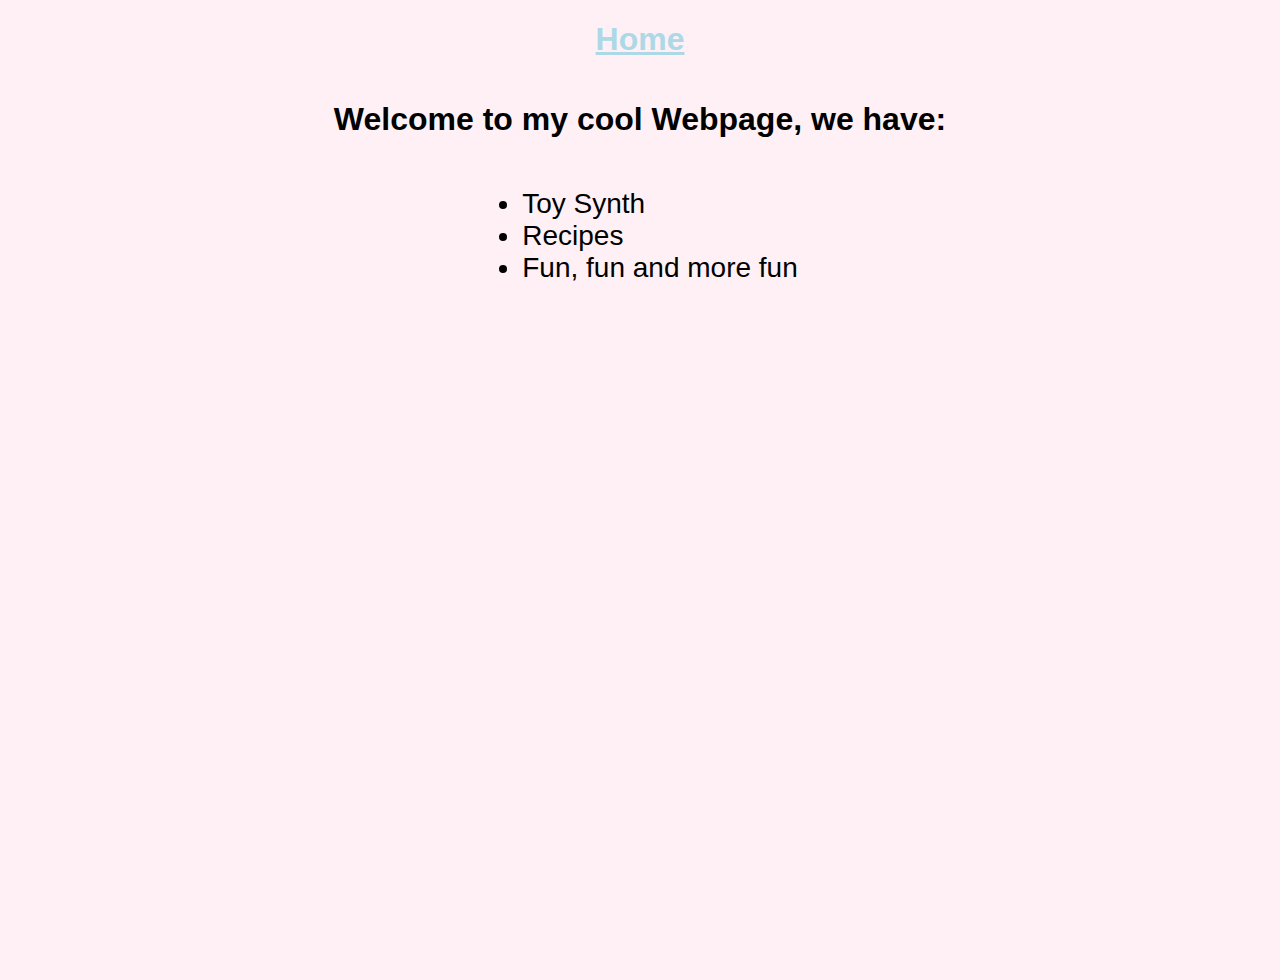
==== commit 8d3b3696: "Updates" ====
--- a/index.html
+++ b/index.html
@@ -5,8 +5,8 @@
     <link rel="icon" type="image/svg+xml" href="/vite.svg" />
     <meta name="viewport" content="width=device-width, initial-scale=1.0" />
     <title>Vite + React + TS</title>
-    <script type="module" crossorigin src="/assets/index-CM_6d3TP.js"></script>
-    <link rel="stylesheet" crossorigin href="/assets/index-E4DbsnT4.css">
+    <script type="module" crossorigin src="/assets/index-BbcT5yN0.js"></script>
+    <link rel="stylesheet" crossorigin href="/assets/index-BqkBUDns.css">
   </head>
   <body>
     <div id="root"></div>
--- a/assets/index-BqkBUDns.css
+++ b/assets/index-BqkBUDns.css
@@ -0,0 +1 @@
+html{background-color:#fff0f5}body{margin:0;font-family:-apple-system,BlinkMacSystemFont,Segoe UI,Roboto,Oxygen,Ubuntu,Cantarell,Fira Sans,Droid Sans,Helvetica Neue,sans-serif;-webkit-font-smoothing:antialiased;-moz-osx-font-smoothing:grayscale}code{font-family:source-code-pro,Menlo,Monaco,Consolas,Courier New,monospace}.App{text-align:center}.App-logo{height:40vmin;pointer-events:none}@media (prefers-reduced-motion: no-preference){.App-logo{animation:App-logo-spin infinite 20s linear}}.App-header{background-color:#282c34;min-height:100vh;display:flex;flex-direction:column;align-items:center;justify-content:center;font-size:calc(10px + 2vmin);color:#fff}.App-link{color:#61dafb}@keyframes App-logo-spin{0%{transform:rotate(0)}to{transform:rotate(360deg)}}@media (orientation: portrait){.hide-on-mobile{display:none}}.mykey-row{display:flex;margin-bottom:4px}.mykey-container{position:relative;border-radius:5px;width:32px;height:32px;margin-right:6px;-webkit-user-select:none;user-select:none}.mykey-container-unset{position:relative;border-radius:5px;width:32px;height:32px;margin-right:6px;background-color:#ccc;-webkit-user-select:none;user-select:none}.mykey-container-octave{position:relative;border-radius:5px;width:32px;height:32px;margin-right:6px;background-color:#72c4da;-webkit-user-select:none;user-select:none}.mykey-note{display:flex;width:inherit;height:inherit;justify-content:center;align-items:center;font-size:larger;font-weight:bolder}.mykey-arrow{display:flex;width:inherit;height:inherit;justify-content:center;align-items:center;color:#fff;font-size:larger;font-weight:bolder}.mykey-upper{position:absolute;font-size:6px;top:2px;left:4px;font-weight:700}.mykey-sharp{position:absolute;font-size:12px;top:1px;right:3px;color:#fff;font-style:italic}.wavepicker{display:flex;justify-content:center;border:2px solid black;align-items:baseline;width:360px}.wave-container{display:flex;justify-content:center}.wavebox{border:2px solid black;border-radius:5px;padding:4px;margin:2px}.wavebox-selected{border:2px solid blueviolet}.wave{width:24px;height:24px}.volume-container{display:flex;justify-content:center;border:2px solid black;align-items:baseline;width:360px}.volume-title,.volume-input{margin:2px}.adsr-controls{width:360px;border:2px solid black}.adsr-header{margin:0}.adsr-slider{display:block}.adsr-param{margin:0;width:60px}.keymap{width:380px}.footer{position:relative;display:flex;justify-content:center;margin:8px}#momiji{width:200px;opacity:1}.momiji-container{display:flex;justify-content:center;position:absolute;width:360px}#notes-container{display:flex;justify-content:center;position:absolute;width:360px;min-height:200px}.notes{width:50px;height:10%;min-height:130px;position:absolute;margin-right:124px;z-index:-1}.note{position:absolute;height:20%;min-height:25px;width:20%;min-width:25px;background-color:#6a5acd;opacity:0;animation:floating-note 3s cubic-bezier(.5,.5,.5,.5);-webkit-mask-repeat:no-repeat;mask-repeat:no-repeat;-webkit-mask-position:bottom;mask-position:bottom;-webkit-mask-image:url("data:image/svg+xml,%3Csvg version='1.1' id='Capa_1' xmlns='http://www.w3.org/2000/svg' xmlns:xlink='http://www.w3.org/1999/xlink' x='0px' y='0px' viewBox='0 0 366.313 366.313' style='enable-background:new 0 0 366.313 366.313;' xml:space='preserve'%3E%3Cpath id='XMLID_526_' d='M113.156,61.11v188.63c-6.257-2.212-12.985-3.428-20-3.428c-33.137,0-60,26.863-60,60s26.863,60,60,60 s60-26.863,60-60v-174.8l140-40V199.74c-6.257-2.212-12.985-3.428-20-3.428c-33.137,0-60,26.863-60,60s26.863,60,60,60 s60-26.863,60-60V0L113.156,61.11z'/%3E%3C/svg%3E%0A");mask-image:url("data:image/svg+xml,%3Csvg version='1.1' id='Capa_1' xmlns='http://www.w3.org/2000/svg' xmlns:xlink='http://www.w3.org/1999/xlink' x='0px' y='0px' viewBox='0 0 366.313 366.313' style='enable-background:new 0 0 366.313 366.313;' xml:space='preserve'%3E%3Cpath id='XMLID_526_' d='M113.156,61.11v188.63c-6.257-2.212-12.985-3.428-20-3.428c-33.137,0-60,26.863-60,60s26.863,60,60,60 s60-26.863,60-60v-174.8l140-40V199.74c-6.257-2.212-12.985-3.428-20-3.428c-33.137,0-60,26.863-60,60s26.863,60,60,60 s60-26.863,60-60V0L113.156,61.11z'/%3E%3C/svg%3E%0A")}@keyframes floating-note{0%{opacity:0;bottom:0%;right:0%}10%{opacity:1;bottom:20%;right:70%}20%{bottom:40%;right:10%}30%{bottom:60%;right:50%}40%{opacity:1;bottom:80%;right:5%}48%{opacity:0;bottom:100%;right:60%}to{opacity:0;bottom:100%;right:90%}}.link:hover{color:#add8e6;text-decoration:underline;cursor:pointer}
